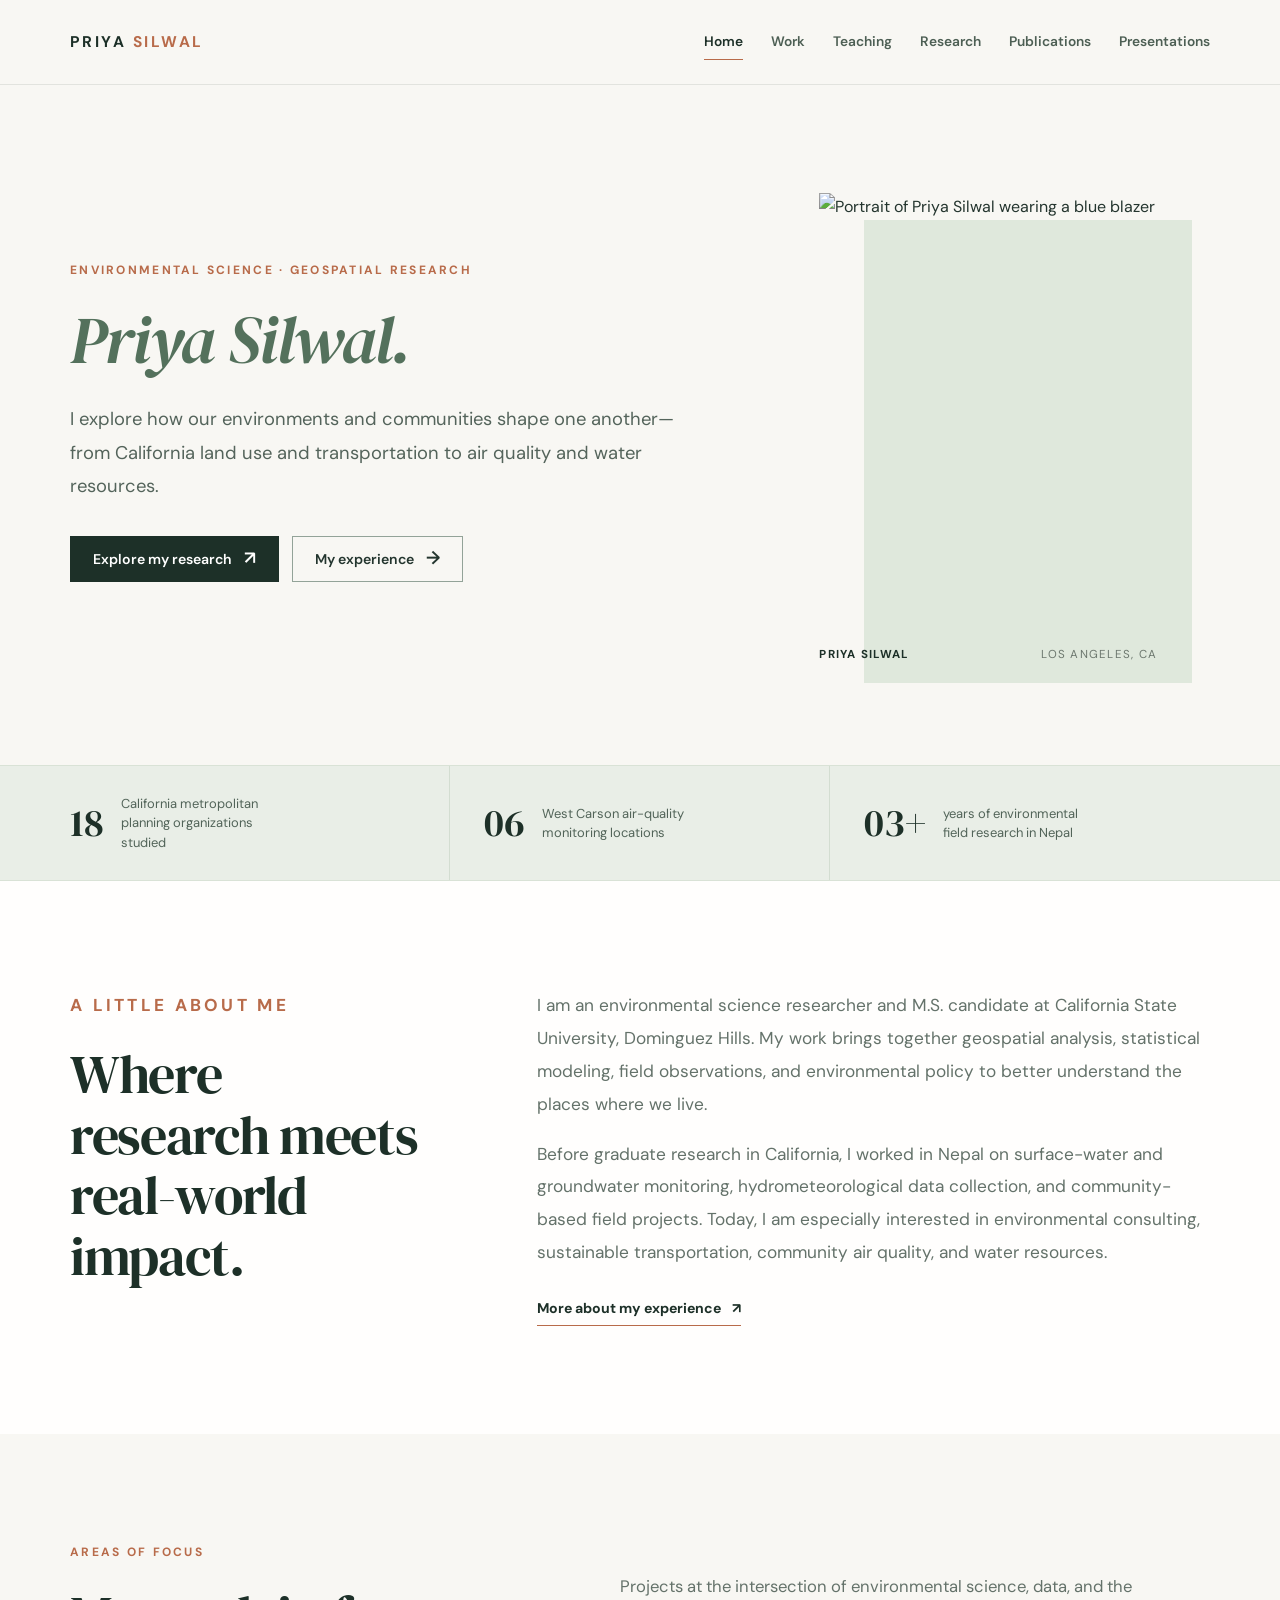
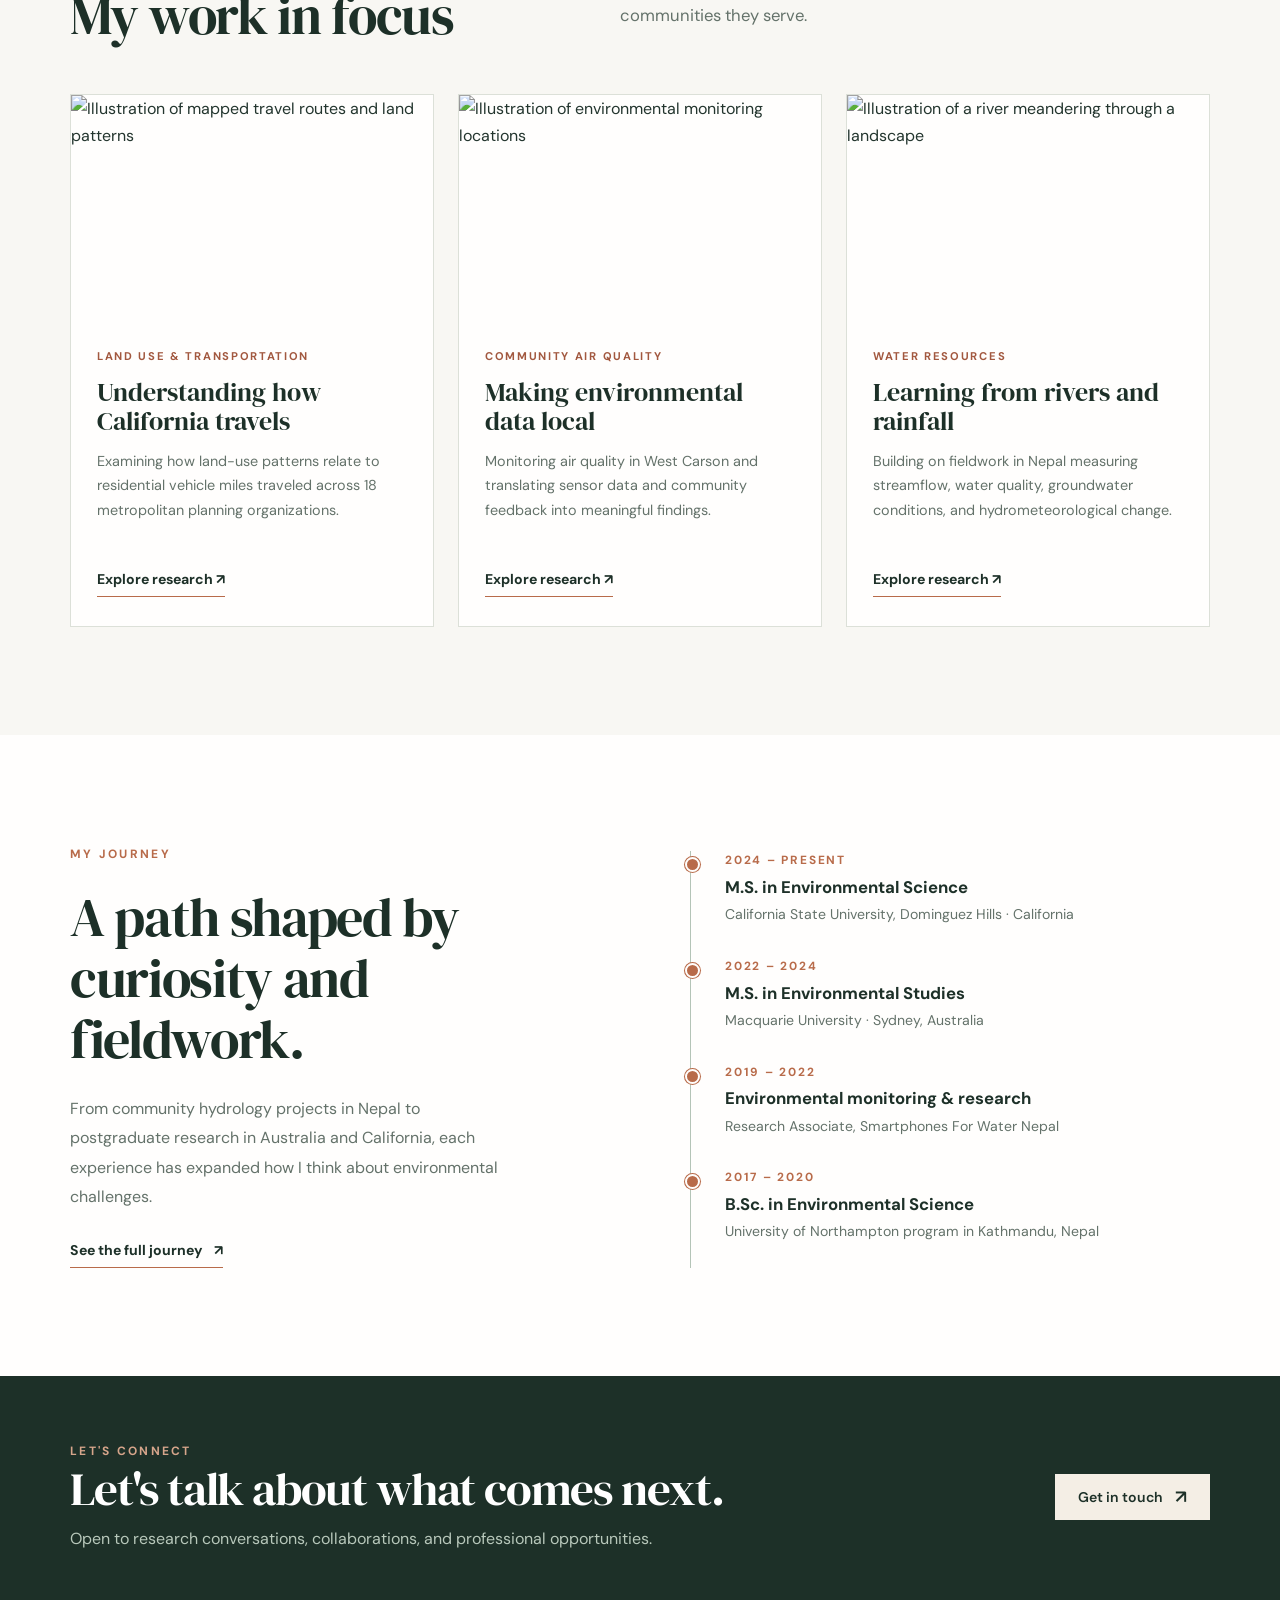
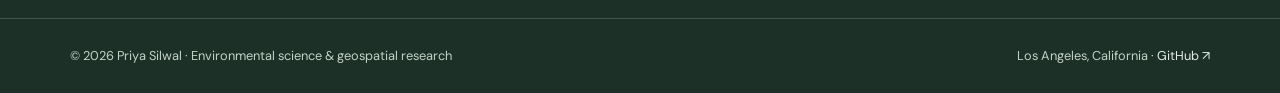
==== index.html @ 30f4ddb8 "Update index.html" ====
<!DOCTYPE html>
<html lang="en">

<head>
    <!-- Basic Settings -->
    <meta charset="utf-8">
    <meta name="viewport" content="width=device-width, initial-scale=1">
    <meta name="theme-color" content="#f8f7f3">

    <meta
        name="description"
        content="Priya Silwal is an environmental science researcher working on land use, transportation, air quality and water resources."
    >

    <title>Home | Priya Silwal</title>

    <!-- Favicon -->
    <link
        rel="icon"
        href="assets/favicon.svg"
        type="image/svg+xml"
    >

    <!-- Main Stylesheet -->
    <link rel="stylesheet" href="styles.css">
</head>

<body>

    <!-- =========================================
         SKIP NAVIGATION
    ========================================= -->

    <a class="skip" href="#content">
        Skip to content
    </a>


    <!-- =========================================
         HEADER & NAVIGATION
    ========================================= -->

    <header class="site-header">

        <div class="wrap nav-row">

            <!-- Website Name -->
            <a class="wordmark" href="index.html">
                Priya <span>Silwal</span>
            </a>

            <!-- Mobile Menu -->
            <button
                class="menu-toggle"
                type="button"
                aria-expanded="false"
                aria-controls="main-nav"
            >
                Menu ☰
            </button>

            <!-- Navigation Links -->
            <nav
                class="nav-links"
                id="main-nav"
                aria-label="Main navigation"
            >
                <a href="index.html" aria-current="page">
                    Home
                </a>

                <a href="work.html">
                    Work
                </a>

                <a href="teaching.html">
                    Teaching
                </a>

                <a href="research.html">
                    Research
                </a>

                <a href="publications.html">
                    Publications
                </a>

                <a href="presentations.html">
                    Presentations
                </a>
            </nav>

        </div>

    </header>


    <!-- =========================================
         MAIN CONTENT
    ========================================= -->

    <main id="content">


        <!-- =====================================
             SECTION 1: HERO / INTRODUCTION
        ===================================== -->

        <section
            class="wrap hero"
            aria-label="Introduction"
        >

            <!-- Introduction Text -->
            <div class="hero-text">

                <p class="eyebrow">
                    ENVIRONMENTAL SCIENCE · GEOSPATIAL RESEARCH
                </p>

                <h1>
                    <em>Priya Silwal.</em>
                </h1>

                <p class="lead">
                    I explore how our environments and communities
                    shape one another—from California land use and
                    transportation to air quality and water resources.
                </p>

                <!-- Main Buttons -->
                <div class="btnrow">

                    <a class="button" href="research.html">
                        Explore my research
                        <span class="arrow">↗</span>
                    </a>

                    <a class="button secondary" href="work.html">
                        My experience
                        <span class="arrow">→</span>
                    </a>

                </div>

            </div>


            <!-- Profile Photograph -->
            <div class="hero-photo">

                <img
                    src="assets/priya-headshot.jpg"
                    alt="Portrait of Priya Silwal wearing a blue blazer"
                    width="325"
                    height="431"
                >

                <div class="photo-caption">

                    <span>Priya Silwal</span>
                    <span>Los Angeles, CA</span>

                </div>

            </div>

        </section>


        <!-- =====================================
             SECTION 2: QUICK FACTS
        ===================================== -->

        <section class="quickfacts">

            <div class="wrap facts-grid">

                <!-- Fact 1 -->
                <div class="fact">

                    <strong>18</strong>

                    <span>
                        California metropolitan planning
                        organizations studied
                    </span>

                </div>

                <!-- Fact 2 -->
                <div class="fact">

                    <strong>06</strong>

                    <span>
                        West Carson air-quality
                        monitoring locations
                    </span>

                </div>

                <!-- Fact 3 -->
                <div class="fact">

                    <strong>03+</strong>

                    <span>
                        years of environmental field
                        research in Nepal
                    </span>

                </div>

            </div>

        </section>


        <!-- =====================================
             SECTION 3: ABOUT ME
        ===================================== -->

        <section class="section alt">

            <div class="wrap about-grid">

                <!-- Section Heading -->
                <div>

                    <p class="eyebrow">
                        A LITTLE ABOUT ME
                    </p>

                    <h2>
                        Where research meets
                        real-world impact.
                    </h2>

                </div>


                <!-- About Description -->
                <div>

                    <p>
                        I am an environmental science researcher and
                        M.S. candidate at California State University,
                        Dominguez Hills. My work brings together
                        geospatial analysis, statistical modeling,
                        field observations, and environmental policy
                        to better understand the places where we live.
                    </p>

                    <p>
                        Before graduate research in California, I worked
                        in Nepal on surface-water and groundwater
                        monitoring, hydrometeorological data collection,
                        and community-based field projects. Today, I am
                        especially interested in environmental consulting,
                        sustainable transportation, community air quality,
                        and water resources.
                    </p>

                    <a class="text-link" href="work.html">
                        More about my experience
                        <span>↗</span>
                    </a>

                </div>

            </div>

        </section>


        <!-- =====================================
             SECTION 4: RESEARCH AREAS
        ===================================== -->

        <section class="section">

            <div class="wrap">


                <!-- Research Section Heading -->
                <div class="section-head">

                    <div>

                        <p class="eyebrow">
                            AREAS OF FOCUS
                        </p>

                        <h2>
                            My work in focus
                        </h2>

                    </div>

                    <p class="section-sub">
                        Projects at the intersection of environmental
                        science, data, and the communities they serve.
                    </p>

                </div>


                <!-- Research Projects -->
                <div class="project-grid">


                    <!-- PROJECT 1: LAND USE -->
                    <a
                        class="project"
                        href="research.html#landuse"
                    >

                        <div class="project-visual">

                            <img
                                src="assets/land-use.svg"
                                alt="Illustration of mapped travel routes and land patterns"
                            >

                        </div>

                        <div class="project-info">

                            <span class="tag">
                                LAND USE &amp; TRANSPORTATION
                            </span>

                            <h3>
                                Understanding how California travels
                            </h3>

                            <p>
                                Examining how land-use patterns relate
                                to residential vehicle miles traveled
                                across 18 metropolitan planning
                                organizations.
                            </p>

                            <span class="text-link">
                                Explore research ↗
                            </span>

                        </div>

                    </a>


                    <!-- PROJECT 2: AIR QUALITY -->
                    <a
                        class="project"
                        href="research.html#air"
                    >

                        <div class="project-visual">

                            <img
                                src="assets/air-quality.svg"
                                alt="Illustration of environmental monitoring locations"
                            >

                        </div>

                        <div class="project-info">

                            <span class="tag">
                                COMMUNITY AIR QUALITY
                            </span>

                            <h3>
                                Making environmental data local
                            </h3>

                            <p>
                                Monitoring air quality in West Carson
                                and translating sensor data and
                                community feedback into meaningful findings.
                            </p>

                            <span class="text-link">
                                Explore research ↗
                            </span>

                        </div>

                    </a>


                    <!-- PROJECT 3: WATER RESOURCES -->
                    <a
                        class="project"
                        href="research.html#water"
                    >

                        <div class="project-visual">

                            <img
                                src="assets/water-resources.svg"
                                alt="Illustration of a river meandering through a landscape"
                            >

                        </div>

                        <div class="project-info">

                            <span class="tag">
                                WATER RESOURCES
                            </span>

                            <h3>
                                Learning from rivers and rainfall
                            </h3>

                            <p>
                                Building on fieldwork in Nepal measuring
                                streamflow, water quality, groundwater
                                conditions, and hydrometeorological change.
                            </p>

                            <span class="text-link">
                                Explore research ↗
                            </span>

                        </div>

                    </a>

                </div>

            </div>

        </section>


        <!-- =====================================
             SECTION 5: EDUCATION & JOURNEY
        ===================================== -->

        <section class="section alt">

            <div class="wrap journey">


                <!-- Journey Introduction -->
                <div class="journey-intro">

                    <p class="eyebrow">
                        MY JOURNEY
                    </p>

                    <h2>
                        A path shaped by curiosity and fieldwork.
                    </h2>

                    <p>
                        From community hydrology projects in Nepal
                        to postgraduate research in Australia and
                        California, each experience has expanded
                        how I think about environmental challenges.
                    </p>

                    <a class="text-link" href="work.html">
                        See the full journey
                        <span>↗</span>
                    </a>

                </div>


                <!-- Education and Work Timeline -->
                <div class="timeline">


                    <!-- Timeline Entry 1 -->
                    <div class="timeline-item">

                        <p class="date">
                            2024 – Present
                        </p>

                        <h3>
                            M.S. in Environmental Science
                        </h3>

                        <p>
                            California State University,
                            Dominguez Hills · California
                        </p>

                    </div>


                    <!-- Timeline Entry 2 -->
                    <div class="timeline-item">

                        <p class="date">
                            2022 – 2024
                        </p>

                        <h3>
                            M.S. in Environmental Studies
                        </h3>

                        <p>
                            Macquarie University ·
                            Sydney, Australia
                        </p>

                    </div>


                    <!-- Timeline Entry 3 -->
                    <div class="timeline-item">

                        <p class="date">
                            2019 – 2022
                        </p>

                        <h3>
                            Environmental monitoring &amp; research
                        </h3>

                        <p>
                            Research Associate,
                            Smartphones For Water Nepal
                        </p>

                    </div>


                    <!-- Timeline Entry 4 -->
                    <div class="timeline-item">

                        <p class="date">
                            2017 – 2020
                        </p>

                        <h3>
                            B.Sc. in Environmental Science
                        </h3>

                        <p>
                            University of Northampton program
                            in Kathmandu, Nepal
                        </p>

                    </div>

                </div>

            </div>

        </section>

    </main>


    <!-- =========================================
         SECTION 6: CONTACT
    ========================================= -->

    <section
        class="contact-banner"
        id="contact"
    >

        <div class="wrap contact-inner">

            <!-- Contact Information -->
            <div>

                <p
                    class="eyebrow"
                    style="color: #d6a58b;"
                >
                    LET'S CONNECT
                </p>

                <h2>
                    Let's talk about what comes next.
                </h2>

                <p>
                    Open to research conversations,
                    collaborations, and professional opportunities.
                </p>

            </div>


            <!-- Email Button -->
            <a
                class="button"
                href="mailto:psilwal1@toromail.csudh.edu"
            >
                Get in touch
                <span class="arrow">↗</span>
            </a>

        </div>

    </section>


    <!-- =========================================
         FOOTER
    ========================================= -->

    <footer class="site-footer">

        <div class="wrap footer-row">

            <!-- Copyright -->
            <span>
                © <span data-year>2026</span> Priya Silwal
                · Environmental science &amp; geospatial research
            </span>


            <!-- Location and GitHub -->
            <span>

                Los Angeles, California ·

                <a
                    href="https://github.com/priyasilwal"
                    target="_blank"
                    rel="noopener noreferrer"
                >
                    GitHub ↗
                </a>

            </span>

        </div>

    </footer>


    <!-- =========================================
         JAVASCRIPT
    ========================================= -->

    <script src="script.js" defer></script>

</body>

</html>
---- styles.css ----
@import url('https://fonts.googleapis.com/css2?family=DM+Sans:wght@400;500;600;700&family=DM+Serif+Display:ital@0;1&display=swap');
:root { --bg:#f8f7f3;--paper:#fffefd;--ink:#23352e;--dark:#1d3028;--muted:#64726a;--line:#dce0d8;--accent:#b86b4a;--sage:#dfe8dc;--sage2:#eaf0e9;--sand:#eee8dc;--max:1140px; }
* {box-sizing:border-box}html {scroll-behavior:smooth}body {margin:0;background:var(--bg);color:var(--ink);font-family:'DM Sans',Arial,sans-serif;font-size:16px;line-height:1.72;-webkit-font-smoothing:antialiased}a {color:inherit;text-decoration:none}a:hover{color:var(--accent)} img{max-width:100%;display:block}h1,h2,h3,p{margin-top:0}h1,h2,h3{line-height:1.13} h1,h2,.serif{font-family:'DM Serif Display',Georgia,serif;font-weight:400;letter-spacing:-.025em}p{color:var(--muted)} button{font:inherit} :focus-visible{outline:3px solid var(--accent);outline-offset:5px} .wrap{width:min(calc(100% - 80px),var(--max));margin-inline:auto} .skip{position:absolute;transform:translateY(-160%);background:white;padding:10px;z-index:99}.skip:focus{transform:none}
.site-header{position:sticky;top:0;z-index:80;background:rgba(248,247,243,.96);backdrop-filter:blur(18px);border-bottom:1px solid rgba(35,53,46,.10)} .nav-row{min-height:84px;display:flex;align-items:center;justify-content:space-between;gap:24px} .wordmark{font-weight:700;text-transform:uppercase;letter-spacing:.16em;font-size:.97rem;color:var(--dark);white-space:nowrap}.wordmark span{color:var(--accent)} .nav-links{display:flex;align-items:center;gap:28px}.nav-links a{font-size:.86rem;color:#4d5f54;font-weight:600;white-space:nowrap;position:relative;padding:13px 0}.nav-links a:after{content:'';position:absolute;bottom:7px;left:0;right:100%;height:1px;background:var(--accent);transition:right .22s}.nav-links a:hover:after,.nav-links a[aria-current='page']:after{right:0}.nav-links a[aria-current='page']{color:var(--dark)}.menu-toggle{display:none;align-items:center;gap:8px;border:1px solid var(--line);padding:8px 13px;background:transparent;color:var(--dark);border-radius:4px;cursor:pointer}
.eyebrow{font-size:.75rem;text-transform:uppercase;letter-spacing:.19em;font-weight:700;color:var(--accent);margin-bottom:22px}.hero{display:grid;grid-template-columns:minmax(0,1.18fr) minmax(280px,.82fr);align-items:center;gap:100px;min-height:626px;padding-block:92px 100px}.hero h1{font-size:clamp(3.35rem,5.15vw,5.7rem);max-width:730px;color:var(--dark);margin-bottom:26px}.hero h1 em{font-style:italic;color:#54715c}.lead{font-size:1.15rem;line-height:1.82;max-width:605px;color:#54645b}.hero-text .lead{margin-bottom:32px}.btnrow{display:flex;flex-wrap:wrap;gap:13px;margin-top:25px}.button{display:inline-flex;gap:12px;align-items:center;justify-content:center;min-height:46px;padding:10px 22px;border:1px solid var(--dark);background:var(--dark);color:#fff;font-weight:600;font-size:.88rem;transition:all .2s}.button:hover{background:var(--accent);border-color:var(--accent);color:white;transform:translateY(-2px)}.button.secondary{background:transparent;color:var(--ink);border-color:#93a398}.button.secondary:hover{color:white;background:var(--dark);border-color:var(--dark)}.arrow{font-size:1.15rem;line-height:1}.hero-photo{position:relative;max-width:355px;justify-self:center;width:100%;padding:16px 17px 0 0}.hero-photo:before{content:'';position:absolute;inset:43px -18px -18px 45px;background:var(--sage);z-index:-1}.hero-photo img{width:100%;aspect-ratio:4/5;object-fit:cover;object-position:center 27%;filter:saturate(.94)}.photo-caption{padding-top:21px;display:flex;justify-content:space-between;align-items:center;gap:15px;color:#6c776e;font-size:.72rem;letter-spacing:.11em;text-transform:uppercase}.photo-caption span:first-child{color:var(--dark);font-weight:700}
.quickfacts{background:#e9eee7;border-block:1px solid #d9e2d6}.facts-grid{display:grid;grid-template-columns:repeat(3,1fr)}.fact{padding:28px 34px;border-right:1px solid #d3ddd1;display:flex;gap:17px;align-items:center}.fact:first-child{padding-left:0}.fact:last-child{border-right:none}.fact strong{font-family:'DM Serif Display',Georgia,serif;font-size:2.45rem;font-weight:400;line-height:1;color:var(--dark)}.fact span{font-size:.81rem;line-height:1.5;color:#526459;max-width:155px}
.section{padding-block:108px}.section.smaller{padding-block:76px}.section.alt{background:var(--paper)}.section-head{display:flex;justify-content:space-between;align-items:end;gap:25px;margin-bottom:48px}.section h2{font-size:clamp(2.55rem,4.2vw,4.2rem);color:var(--dark);margin-bottom:0}.section-sub{max-width:590px;font-size:1.04rem}.about-grid{display:grid;grid-template-columns:.7fr 1.3fr;gap:105px;align-items:start}.about-grid h2{max-width:360px}.about-grid p{font-size:1.08rem;line-height:1.9}.text-link{display:inline-flex;gap:11px;align-items:center;color:var(--dark);font-size:.88rem;font-weight:700;border-bottom:1px solid var(--accent);padding-bottom:5px;margin-top:10px}.text-link:hover{gap:15px}.project-grid{display:grid;grid-template-columns:repeat(3,minmax(0,1fr));gap:24px}.project{background:var(--paper);border:1px solid var(--line);transition:transform .2s,box-shadow .2s}.project:hover{transform:translateY(-5px);box-shadow:0 15px 40px rgba(30,54,42,.07)}.project-visual{height:220px;overflow:hidden;position:relative}.project-visual img{height:100%;width:100%;object-fit:cover}.project-info{padding:26px 26px 29px}.project-info h3{font-family:'DM Serif Display',Georgia,serif;font-size:1.62rem;font-weight:400;color:var(--dark);margin-bottom:12px}.project-info p{font-size:.9rem;min-height:94px;line-height:1.7}.tag{display:inline-block;color:#a2583f;font-size:.70rem;letter-spacing:.15em;text-transform:uppercase;font-weight:700;margin-bottom:12px}
.journey{display:grid;grid-template-columns:1fr 1fr;gap:70px}.journey-intro h2{margin-bottom:24px}.journey-intro p{max-width:450px;line-height:1.85}.timeline{position:relative;border-left:1px solid #b4c4b7;margin:8px 0 0 15px;padding-left:34px}.timeline-item{position:relative;padding-bottom:31px}.timeline-item:last-child{padding-bottom:0}.timeline-item:before{content:'';position:absolute;width:11px;height:11px;left:-40px;top:6px;border:2px solid var(--paper);border-radius:50%;background:var(--accent);box-shadow:0 0 0 1px var(--accent)}.timeline .date{font-size:.74rem;text-transform:uppercase;letter-spacing:.15em;color:var(--accent);font-weight:700;margin-bottom:5px}.timeline h3{font-size:1.05rem;color:var(--dark);font-weight:700;line-height:1.5;margin-bottom:3px}.timeline p{font-size:.88rem;line-height:1.6;margin:0}.contact-banner{background:var(--dark);color:white;padding:65px 0}.contact-inner{display:flex;align-items:center;justify-content:space-between;gap:40px}.contact-banner h2{color:white;font-size:clamp(2.25rem,3.7vw,3.8rem);margin-bottom:10px}.contact-banner p{color:#b8c8bb;margin:0}.contact-banner .button{background:#f4eee5;color:var(--dark);border-color:#f4eee5}.contact-banner .button:hover{background:#d8e6d7}.site-footer{background:var(--dark);border-top:1px solid #425649;color:#c4d2c6;padding:26px 0}.footer-row{display:flex;justify-content:space-between;align-items:center;gap:12px;font-size:.8rem}.footer-row a{color:#e5ede6}
.page-head{padding:95px 0 75px;border-bottom:1px solid var(--line)}.page-head h1{font-size:clamp(3.8rem,6vw,6rem);color:var(--dark);margin:0 0 18px}.page-head .lead{max-width:760px;margin:0}.page-body{padding:78px 0 115px}.page-section{margin-bottom:85px}.page-section:last-child{margin-bottom:0}.page-section h2{font-size:clamp(2.2rem,3.1vw,3rem);margin-bottom:30px}.entry{display:grid;grid-template-columns:230px 1fr;gap:55px;padding:34px 0;border-top:1px solid var(--line)}.entry:last-child{border-bottom:1px solid var(--line)}.entry .period{font-size:.80rem;letter-spacing:.09em;color:var(--accent);font-weight:700;text-transform:uppercase;padding-top:4px}.entry h3{font-size:1.35rem;color:var(--dark);font-weight:700;margin-bottom:6px}.entry .org{font-size:.92rem;color:#5c715f;font-weight:700;margin-bottom:13px}.entry p{font-size:.95rem;max-width:760px;line-height:1.75}.entry ul,.publication ul{color:var(--muted);padding-left:19px;margin:8px 0}.entry li{padding-bottom:8px}.note{background:var(--sage2);padding:26px 29px;border-left:3px solid var(--accent);max-width:850px;color:var(--ink)}.two-columns{display:grid;grid-template-columns:1fr 1fr;gap:60px}.pill-list{display:flex;gap:10px;flex-wrap:wrap;margin-top:17px}.pill{display:inline-block;font-size:.78rem;font-weight:600;color:#47584d;background:#e7eee6;padding:7px 12px}.research-feature{display:grid;grid-template-columns:1fr .75fr;align-items:center;gap:60px;margin:10px 0 75px}.research-feature h2{margin-bottom:20px}.research-feature p{font-size:1.02rem}.research-feature img{width:100%;height:330px;object-fit:cover}.research-block{border-top:1px solid var(--line);padding:35px 0;display:grid;grid-template-columns:1fr 2fr;gap:55px}.research-block h3{font-size:1.3rem;color:var(--dark);margin-bottom:10px}.research-block p{margin-bottom:0}.publication{display:grid;grid-template-columns:55px 1fr;gap:18px;border-top:1px solid var(--line);padding:30px 0}.publication:last-child{border-bottom:1px solid var(--line)}.pub-number{font-family:'DM Serif Display',Georgia,serif;color:var(--accent);font-size:1.55rem;line-height:1.25}.publication h3{font-size:1.19rem;line-height:1.55;color:var(--dark);font-weight:700;margin-bottom:10px}.publication p{margin-bottom:6px;font-size:.93rem;line-height:1.7}.publication .venue{font-style:italic;color:#698070}.meta-line{display:flex;flex-wrap:wrap;gap:12px;color:#6a8072;font-size:.84rem;letter-spacing:.025em}.awards-list{list-style:none;margin:0;padding:0}.awards-list li{border-top:1px solid var(--line);padding:19px 0;color:var(--ink)}.award-year{display:inline-block;font-size:.8rem;font-weight:700;color:var(--accent);margin-right:16px;min-width:45px}.education-list .entry{grid-template-columns:160px 1fr}.narrow{max-width:850px}.small-muted{font-size:.85rem;color:#7a897e}.contact-section a{color:var(--accent);text-decoration:underline;text-underline-offset:4px}
@media(max-width:1000px){.nav-links{gap:15px}.nav-links a{font-size:.79rem}.hero{gap:50px}.project-visual{height:175px}.project-info{padding:22px}.project-info p{min-height:0}}@media(max-width:760px){.wrap{width:min(calc(100% - 36px),var(--max))}.nav-row{min-height:72px}.menu-toggle{display:flex}.nav-links{display:none;position:absolute;top:72px;left:0;right:0;background:var(--bg);border-bottom:1px solid var(--line);padding:14px 19px 20px;box-shadow:0 20px 24px rgba(20,40,20,.06)}.nav-links.open{display:flex;flex-direction:column;align-items:stretch;gap:0}.nav-links a{display:block;padding:11px 5px;font-size:.97rem}.nav-links a:after{bottom:6px}.hero{grid-template-columns:1fr;gap:44px;padding:65px 0 80px;min-height:auto}.hero h1{font-size:clamp(3.35rem,12vw,4.75rem)}.hero-photo{width:min(100%,290px);justify-self:start;margin-left:9px}.lead{font-size:1.03rem}.facts-grid{grid-template-columns:1fr}.fact{padding:17px 0;border-right:0;border-bottom:1px solid #d3ddd1}.fact:last-child{border-bottom:none}.fact strong{font-size:2rem;min-width:48px}.section{padding-block:73px}.section.smaller{padding-block:55px}.section-head{display:block;margin-bottom:30px}.section-sub{margin-top:10px}.about-grid,.journey,.research-feature,.research-block,.two-columns{grid-template-columns:1fr;gap:25px}.project-grid{grid-template-columns:1fr;gap:20px}.project-visual{height:225px}.journey{gap:45px}.contact-inner{align-items:start;flex-direction:column;gap:23px}.page-head{padding:62px 0 50px}.page-head h1{font-size:3.7rem}.page-body{padding:50px 0 80px}.page-section{margin-bottom:60px}.entry,.education-list .entry{grid-template-columns:1fr;gap:8px;padding:27px 0}.publication{grid-template-columns:35px 1fr;gap:9px}.research-feature img{height:240px}.footer-row{align-items:start;flex-direction:column}.photo-caption{font-size:.67rem}}@media(prefers-reduced-motion:reduce){*{scroll-behavior:auto!important;transition:none!important}}
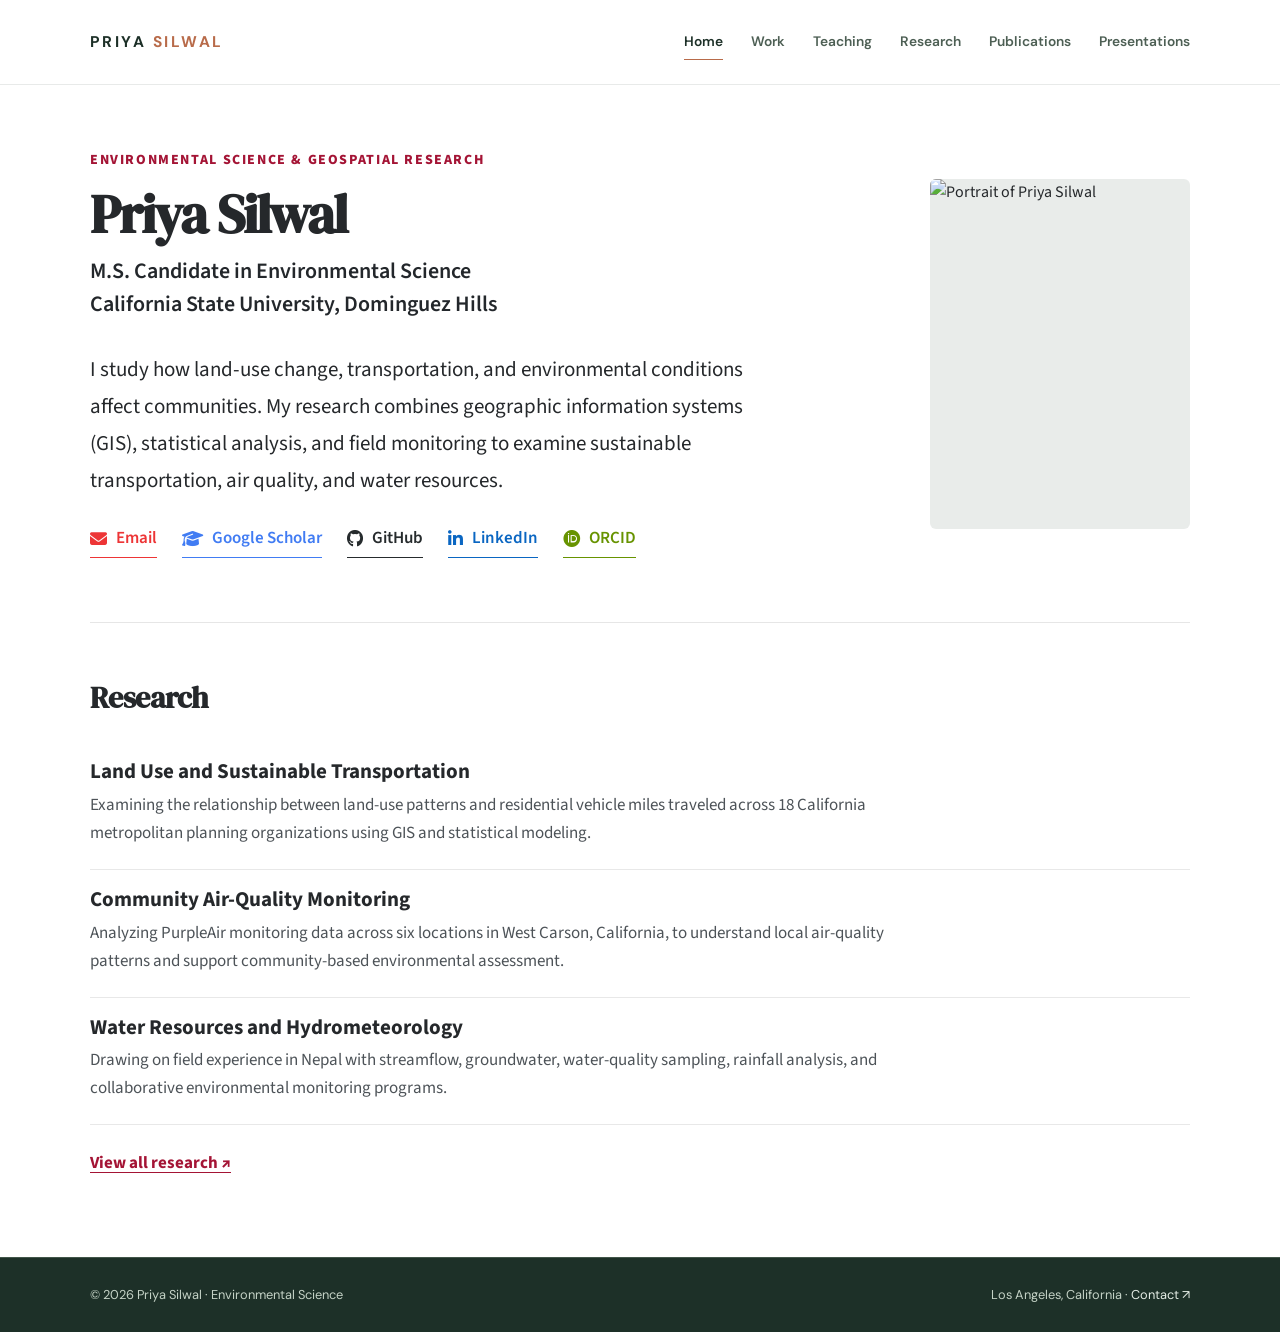
==== commit 9c74aba0: "Update index.html" ====
--- a/index.html
+++ b/index.html
@@ -1,654 +1,362 @@
-
 <!DOCTYPE html>
 <html lang="en">
-
 <head>
-    <!-- Basic Settings -->
-    <meta charset="utf-8">
-    <meta name="viewport" content="width=device-width, initial-scale=1">
-    <meta name="theme-color" content="#f8f7f3">
-
-    <meta
-        name="description"
-        content="Priya Silwal is an environmental science researcher working on land use, transportation, air quality and water resources."
-    >
-
-    <title>Home | Priya Silwal</title>
-
-    <!-- Favicon -->
-    <link
-        rel="icon"
-        href="assets/favicon.svg"
-        type="image/svg+xml"
-    >
-
-    <!-- Main Stylesheet -->
-    <link rel="stylesheet" href="styles.css">
+  <meta charset="utf-8">
+  <meta name="viewport" content="width=device-width, initial-scale=1">
+  <meta name="theme-color" content="#ffffff">
+  <meta name="description" content="Priya Silwal — environmental science researcher focused on land use, sustainable transportation, air quality, and water resources.">
+  <title>Priya Silwal | Environmental Science</title>
+
+  <!-- Keep using the existing GitHub Pages stylesheet and assets. -->
+  <link rel="icon" href="assets/favicon.svg" type="image/svg+xml">
+  <link rel="stylesheet" href="styles.css">
+  <link rel="preconnect" href="https://fonts.googleapis.com">
+  <link rel="preconnect" href="https://fonts.gstatic.com" crossorigin>
+  <link href="https://fonts.googleapis.com/css2?family=Source+Sans+3:wght@400;500;600;700;800&display=swap" rel="stylesheet">
+  <link rel="stylesheet" href="https://cdnjs.cloudflare.com/ajax/libs/font-awesome/6.7.2/css/all.min.css">
+
+  <!-- Only the homepage's introduction and research preview are restyled. -->
+  <!-- The other pages (work.html, research.html, etc.) are unchanged. -->
+  <style>
+    body.home-page {
+      background: #ffffff;
+      color: #25282b;
+    }
+
+    .home-page .site-header {
+      background: #ffffff;
+    }
+
+    .home-page .site-header .wrap,
+    .home-page .home-main .wrap,
+    .home-page .site-footer .wrap {
+      width: min(calc(100% - 48px), 1100px);
+      max-width: 1100px;
+      margin-left: auto;
+      margin-right: auto;
+    }
+
+    .home-page .home-main {
+      font-family: "Source Sans 3", Arial, sans-serif;
+    }
+
+    /* INTRODUCTION — matches the simple two-column academic layout. */
+    .home-page .profile-intro {
+      padding-top: 66px;
+      padding-bottom: 64px;
+      border-bottom: 1px solid #e6e6e6;
+    }
+
+    .home-page .profile-intro__grid {
+      display: grid;
+      grid-template-columns: minmax(0, 1fr) 260px;
+      gap: clamp(32px, 6vw, 76px);
+      align-items: center;
+    }
+
+    .home-page .profile-intro__eyebrow {
+      margin: 0 0 14px;
+      color: #a41435;
+      font-size: 14px;
+      font-weight: 800;
+      letter-spacing: 0.115em;
+      line-height: 1.4;
+      text-transform: uppercase;
+    }
+
+    .home-page .profile-intro__name {
+      margin: 0 0 12px;
+      font-size: clamp(42px, 5vw, 54px);
+      font-weight: 800;
+      line-height: 1.08;
+      letter-spacing: -0.035em;
+      color: #25282b;
+    }
+
+    .home-page .profile-intro__role {
+      margin: 0 0 30px;
+      font-size: clamp(19px, 2.1vw, 22px);
+      font-weight: 600;
+      line-height: 1.5;
+      color: #23272b;
+    }
+
+    .home-page .profile-intro__role a {
+      color: inherit;
+      text-decoration: none;
+    }
+
+    .home-page .profile-intro__role a:hover {
+      text-decoration: underline;
+      text-underline-offset: 4px;
+    }
+
+    .home-page .profile-intro__description {
+      max-width: 670px;
+      margin: 0 0 28px;
+      font-size: clamp(18px, 1.8vw, 21px);
+      font-weight: 400;
+      line-height: 1.76;
+      color: #25282b;
+    }
+
+    .home-page .profile-links {
+      display: flex;
+      gap: 16px 25px;
+      flex-wrap: wrap;
+      align-items: center;
+    }
+
+    .home-page .profile-links a,
+    .home-page .profile-links .pending-link {
+      display: inline-flex;
+      gap: 9px;
+      align-items: center;
+      padding: 0 0 6px;
+      background: none;
+      border: 0;
+      border-bottom: 1px solid currentColor;
+      border-radius: 0;
+      font-size: 17px;
+      font-weight: 600;
+      line-height: 1.4;
+      text-decoration: none;
+      box-shadow: none;
+      transition: opacity 0.2s ease;
+    }
+
+    .home-page .profile-links a:hover {
+      opacity: 0.65;
+    }
+
+    /* Link colors match the five academic/social icons in the reference. */
+    .home-page .profile-links .email { color: #ed3536; }
+    .home-page .profile-links .scholar { color: #417cf3; }
+    .home-page .profile-links .github { color: #262b2d; }
+    .home-page .profile-links .linkedin { color: #0a66c2; }
+    .home-page .profile-links .orcid { color: #679300; }
+    /* Unlinked placeholders are shown until exact personal URLs are supplied. */
+    .home-page .profile-links .pending-link { cursor: help; }
+
+
+    .home-page .profile-intro__photo {
+      width: 260px;
+      max-width: 100%;
+      justify-self: end;
+    }
+
+    .home-page .profile-intro__photo img {
+      display: block;
+      width: 100%;
+      height: 350px;
+      object-fit: cover;
+      object-position: center 25%;
+      border-radius: 6px;
+      background: #e9ecea;
+    }
+
+    /* Simple research preview below the introductory divider. */
+    .home-page .home-research {
+      padding: 56px 0 78px;
+    }
+
+    .home-page .home-research__heading {
+      margin: 0 0 26px;
+      font-size: 30px;
+      line-height: 1.25;
+      font-weight: 800;
+      letter-spacing: -0.02em;
+    }
+
+    .home-page .home-research__item {
+      padding: 18px 0 22px;
+      border-bottom: 1px solid #e8e8e8;
+    }
+
+    .home-page .home-research__item h3 {
+      margin: 0 0 7px;
+      font-size: 21px;
+      font-weight: 700;
+      color: #25282b;
+    }
+
+    .home-page .home-research__item p {
+      margin: 0;
+      max-width: 850px;
+      font-size: 17px;
+      line-height: 1.65;
+      color: #4d5358;
+    }
+
+    .home-page .home-research__more {
+      display: inline-block;
+      margin-top: 24px;
+      font-size: 17px;
+      color: #a41435;
+      font-weight: 700;
+      text-decoration: underline;
+      text-underline-offset: 4px;
+    }
+
+    @media (max-width: 800px) {
+      .home-page .profile-intro { padding: 42px 0 44px; }
+      .home-page .profile-intro__grid {
+        grid-template-columns: minmax(0, 1fr) 210px;
+        gap: 28px;
+      }
+      .home-page .profile-intro__photo { width: 210px; }
+      .home-page .profile-intro__photo img { height: 285px; }
+    }
+
+    @media (max-width: 620px) {
+      .home-page .site-header .wrap,
+      .home-page .home-main .wrap,
+      .home-page .site-footer .wrap { width: min(calc(100% - 32px), 1100px); }
+      .home-page .profile-intro__grid { grid-template-columns: 1fr; gap: 32px; }
+      .home-page .profile-intro__photo { justify-self: start; width: 230px; }
+      .home-page .profile-intro__photo img { height: 305px; }
+      .home-page .profile-intro__role { margin-bottom: 22px; }
+      .home-page .profile-intro__description { font-size: 18px; }
+      .home-page .profile-links { gap: 12px 18px; }
+      .home-page .profile-links a,
+    .home-page .profile-links .pending-link { font-size: 16px; }
+      .home-page .home-research { padding: 43px 0 56px; }
+    }
+  </style>
 </head>
 
-<body>
-
-    <!-- =========================================
-         SKIP NAVIGATION
-    ========================================= -->
-
-    <a class="skip" href="#content">
-        Skip to content
-    </a>
-
-
-    <!-- =========================================
-         HEADER & NAVIGATION
-    ========================================= -->
-
-    <header class="site-header">
-
-        <div class="wrap nav-row">
-
-            <!-- Website Name -->
-            <a class="wordmark" href="index.html">
-                Priya <span>Silwal</span>
-            </a>
-
-            <!-- Mobile Menu -->
-            <button
-                class="menu-toggle"
-                type="button"
-                aria-expanded="false"
-                aria-controls="main-nav"
-            >
-                Menu ☰
-            </button>
-
-            <!-- Navigation Links -->
-            <nav
-                class="nav-links"
-                id="main-nav"
-                aria-label="Main navigation"
-            >
-                <a href="index.html" aria-current="page">
-                    Home
-                </a>
-
-                <a href="work.html">
-                    Work
-                </a>
-
-                <a href="teaching.html">
-                    Teaching
-                </a>
-
-                <a href="research.html">
-                    Research
-                </a>
-
-                <a href="publications.html">
-                    Publications
-                </a>
-
-                <a href="presentations.html">
-                    Presentations
-                </a>
-            </nav>
-
+<body class="home-page">
+  <a class="skip" href="#content">Skip to content</a>
+
+  <!-- SITE NAVIGATION: Same destinations as your other pages. -->
+  <header class="site-header">
+    <div class="wrap nav-row">
+      <a class="wordmark" href="index.html">Priya <span>Silwal</span></a>
+      <button class="menu-toggle" type="button" aria-expanded="false" aria-controls="main-nav">Menu ☰</button>
+      <nav class="nav-links" id="main-nav" aria-label="Main navigation">
+        <a href="index.html" aria-current="page">Home</a>
+        <a href="work.html">Work</a>
+        <a href="teaching.html">Teaching</a>
+        <a href="research.html">Research</a>
+        <a href="publications.html">Publications</a>
+        <a href="presentations.html">Presentations</a>
+      </nav>
+    </div>
+  </header>
+
+  <main id="content" class="home-main">
+
+    <!-- SECTION 1: INTRODUCTION AND HEADSHOT -->
+    <section class="wrap profile-intro" aria-labelledby="profile-name">
+      <div class="profile-intro__grid">
+
+        <div class="profile-intro__text">
+          <p class="profile-intro__eyebrow">Environmental Science &amp; Geospatial Research</p>
+          <h1 class="profile-intro__name" id="profile-name">Priya Silwal</h1>
+          <p class="profile-intro__role">
+            M.S. Candidate in Environmental Science<br>
+            <a href="https://www.csudh.edu/" target="_blank" rel="noopener noreferrer">
+              California State University, Dominguez Hills
+            </a>
+          </p>
+
+          <p class="profile-intro__description">
+            I study how land-use change, transportation, and environmental conditions affect communities.
+            My research combines geographic information systems (GIS), statistical analysis, and field
+            monitoring to examine sustainable transportation, air quality, and water resources.
+          </p>
+
+          <!--
+            PROFESSIONAL LINKS
+            Email, Google Scholar, and GitHub have known destinations.
+            Replace LinkedIn/ORCID placeholders with <a> elements once you
+            have Priya's own profile URLs. Do not copy another person's ID.
+          -->
+          <div class="profile-links" aria-label="Professional profiles">
+
+            <a class="email" href="mailto:psilwal1@toromail.csudh.edu">
+              <i class="fa-solid fa-envelope" aria-hidden="true"></i>
+              <span>Email</span>
+            </a>
+
+            <a class="scholar"
+               href="https://scholar.google.com/citations?user=n-NvB8IAAAAJ"
+               target="_blank" rel="noopener noreferrer">
+              <i class="fa-solid fa-graduation-cap" aria-hidden="true"></i>
+              <span>Google Scholar</span>
+            </a>
+
+            <a class="github" href="https://github.com/priyasilwal"
+               target="_blank" rel="noopener noreferrer">
+              <i class="fa-brands fa-github" aria-hidden="true"></i>
+              <span>GitHub</span>
+            </a>
+
+            <!-- TODO: Replace this span with a real LinkedIn profile link:
+            <a class="linkedin" href="PASTE_PRIYA_LINKEDIN_URL_HERE" target="_blank" rel="noopener noreferrer">
+              <i class="fa-brands fa-linkedin-in" aria-hidden="true"></i><span>LinkedIn</span>
+            </a>
+            -->
+            <span class="linkedin pending-link"
+                  title="LinkedIn: add Priya's profile URL to activate this link">
+              <i class="fa-brands fa-linkedin-in" aria-hidden="true"></i>
+              <span>LinkedIn</span>
+            </span>
+
+            <!-- TODO: Replace this span with a real ORCID profile link:
+            <a class="orcid" href="https://orcid.org/0000-0000-0000-0000" target="_blank" rel="noopener noreferrer">
+              <i class="fa-brands fa-orcid" aria-hidden="true"></i><span>ORCID</span>
+            </a>
+            (The 0000... URL above is an example, NOT Priya's identifier.)
+            -->
+            <span class="orcid pending-link"
+                  title="ORCID: add Priya's ORCID iD to activate this link">
+              <i class="fa-brands fa-orcid" aria-hidden="true"></i>
+              <span>ORCID</span>
+            </span>
+
+          </div>
         </div>
 
-    </header>
-
-
-    <!-- =========================================
-         MAIN CONTENT
-    ========================================= -->
-
-    <main id="content">
-
-
-        <!-- =====================================
-             SECTION 1: HERO / INTRODUCTION
-        ===================================== -->
-
-        <section
-            class="wrap hero"
-            aria-label="Introduction"
-        >
-
-            <!-- Introduction Text -->
-            <div class="hero-text">
-
-                <p class="eyebrow">
-                    ENVIRONMENTAL SCIENCE · GEOSPATIAL RESEARCH
-                </p>
-
-                <h1>
-                    <em>Priya Silwal.</em>
-                </h1>
-
-                <p class="lead">
-                    I explore how our environments and communities
-                    shape one another—from California land use and
-                    transportation to air quality and water resources.
-                </p>
-
-                <!-- Main Buttons -->
-                <div class="btnrow">
-
-                    <a class="button" href="research.html">
-                        Explore my research
-                        <span class="arrow">↗</span>
-                    </a>
-
-                    <a class="button secondary" href="work.html">
-                        My experience
-                        <span class="arrow">→</span>
-                    </a>
-
-                </div>
-
-            </div>
-
-
-            <!-- Profile Photograph -->
-            <div class="hero-photo">
-
-                <img
-                    src="assets/priya-headshot.jpg"
-                    alt="Portrait of Priya Silwal wearing a blue blazer"
-                    width="325"
-                    height="431"
-                >
-
-                <div class="photo-caption">
-
-                    <span>Priya Silwal</span>
-                    <span>Los Angeles, CA</span>
-
-                </div>
-
-            </div>
-
-        </section>
-
-
-        <!-- =====================================
-             SECTION 2: QUICK FACTS
-        ===================================== -->
-
-        <section class="quickfacts">
-
-            <div class="wrap facts-grid">
-
-                <!-- Fact 1 -->
-                <div class="fact">
-
-                    <strong>18</strong>
-
-                    <span>
-                        California metropolitan planning
-                        organizations studied
-                    </span>
-
-                </div>
-
-                <!-- Fact 2 -->
-                <div class="fact">
-
-                    <strong>06</strong>
-
-                    <span>
-                        West Carson air-quality
-                        monitoring locations
-                    </span>
-
-                </div>
-
-                <!-- Fact 3 -->
-                <div class="fact">
-
-                    <strong>03+</strong>
-
-                    <span>
-                        years of environmental field
-                        research in Nepal
-                    </span>
-
-                </div>
-
-            </div>
-
-        </section>
-
-
-        <!-- =====================================
-             SECTION 3: ABOUT ME
-        ===================================== -->
-
-        <section class="section alt">
-
-            <div class="wrap about-grid">
-
-                <!-- Section Heading -->
-                <div>
-
-                    <p class="eyebrow">
-                        A LITTLE ABOUT ME
-                    </p>
-
-                    <h2>
-                        Where research meets
-                        real-world impact.
-                    </h2>
-
-                </div>
-
-
-                <!-- About Description -->
-                <div>
-
-                    <p>
-                        I am an environmental science researcher and
-                        M.S. candidate at California State University,
-                        Dominguez Hills. My work brings together
-                        geospatial analysis, statistical modeling,
-                        field observations, and environmental policy
-                        to better understand the places where we live.
-                    </p>
-
-                    <p>
-                        Before graduate research in California, I worked
-                        in Nepal on surface-water and groundwater
-                        monitoring, hydrometeorological data collection,
-                        and community-based field projects. Today, I am
-                        especially interested in environmental consulting,
-                        sustainable transportation, community air quality,
-                        and water resources.
-                    </p>
-
-                    <a class="text-link" href="work.html">
-                        More about my experience
-                        <span>↗</span>
-                    </a>
-
-                </div>
-
-            </div>
-
-        </section>
-
-
-        <!-- =====================================
-             SECTION 4: RESEARCH AREAS
-        ===================================== -->
-
-        <section class="section">
-
-            <div class="wrap">
-
-
-                <!-- Research Section Heading -->
-                <div class="section-head">
-
-                    <div>
-
-                        <p class="eyebrow">
-                            AREAS OF FOCUS
-                        </p>
-
-                        <h2>
-                            My work in focus
-                        </h2>
-
-                    </div>
-
-                    <p class="section-sub">
-                        Projects at the intersection of environmental
-                        science, data, and the communities they serve.
-                    </p>
-
-                </div>
-
-
-                <!-- Research Projects -->
-                <div class="project-grid">
-
-
-                    <!-- PROJECT 1: LAND USE -->
-                    <a
-                        class="project"
-                        href="research.html#landuse"
-                    >
-
-                        <div class="project-visual">
-
-                            <img
-                                src="assets/land-use.svg"
-                                alt="Illustration of mapped travel routes and land patterns"
-                            >
-
-                        </div>
-
-                        <div class="project-info">
-
-                            <span class="tag">
-                                LAND USE &amp; TRANSPORTATION
-                            </span>
-
-                            <h3>
-                                Understanding how California travels
-                            </h3>
-
-                            <p>
-                                Examining how land-use patterns relate
-                                to residential vehicle miles traveled
-                                across 18 metropolitan planning
-                                organizations.
-                            </p>
-
-                            <span class="text-link">
-                                Explore research ↗
-                            </span>
-
-                        </div>
-
-                    </a>
-
-
-                    <!-- PROJECT 2: AIR QUALITY -->
-                    <a
-                        class="project"
-                        href="research.html#air"
-                    >
-
-                        <div class="project-visual">
-
-                            <img
-                                src="assets/air-quality.svg"
-                                alt="Illustration of environmental monitoring locations"
-                            >
-
-                        </div>
-
-                        <div class="project-info">
-
-                            <span class="tag">
-                                COMMUNITY AIR QUALITY
-                            </span>
-
-                            <h3>
-                                Making environmental data local
-                            </h3>
-
-                            <p>
-                                Monitoring air quality in West Carson
-                                and translating sensor data and
-                                community feedback into meaningful findings.
-                            </p>
-
-                            <span class="text-link">
-                                Explore research ↗
-                            </span>
-
-                        </div>
-
-                    </a>
-
-
-                    <!-- PROJECT 3: WATER RESOURCES -->
-                    <a
-                        class="project"
-                        href="research.html#water"
-                    >
-
-                        <div class="project-visual">
-
-                            <img
-                                src="assets/water-resources.svg"
-                                alt="Illustration of a river meandering through a landscape"
-                            >
-
-                        </div>
-
-                        <div class="project-info">
-
-                            <span class="tag">
-                                WATER RESOURCES
-                            </span>
-
-                            <h3>
-                                Learning from rivers and rainfall
-                            </h3>
-
-                            <p>
-                                Building on fieldwork in Nepal measuring
-                                streamflow, water quality, groundwater
-                                conditions, and hydrometeorological change.
-                            </p>
-
-                            <span class="text-link">
-                                Explore research ↗
-                            </span>
-
-                        </div>
-
-                    </a>
-
-                </div>
-
-            </div>
-
-        </section>
-
-
-        <!-- =====================================
-             SECTION 5: EDUCATION & JOURNEY
-        ===================================== -->
-
-        <section class="section alt">
-
-            <div class="wrap journey">
-
-
-                <!-- Journey Introduction -->
-                <div class="journey-intro">
-
-                    <p class="eyebrow">
-                        MY JOURNEY
-                    </p>
-
-                    <h2>
-                        A path shaped by curiosity and fieldwork.
-                    </h2>
-
-                    <p>
-                        From community hydrology projects in Nepal
-                        to postgraduate research in Australia and
-                        California, each experience has expanded
-                        how I think about environmental challenges.
-                    </p>
-
-                    <a class="text-link" href="work.html">
-                        See the full journey
-                        <span>↗</span>
-                    </a>
-
-                </div>
-
-
-                <!-- Education and Work Timeline -->
-                <div class="timeline">
-
-
-                    <!-- Timeline Entry 1 -->
-                    <div class="timeline-item">
-
-                        <p class="date">
-                            2024 – Present
-                        </p>
-
-                        <h3>
-                            M.S. in Environmental Science
-                        </h3>
-
-                        <p>
-                            California State University,
-                            Dominguez Hills · California
-                        </p>
-
-                    </div>
-
-
-                    <!-- Timeline Entry 2 -->
-                    <div class="timeline-item">
-
-                        <p class="date">
-                            2022 – 2024
-                        </p>
-
-                        <h3>
-                            M.S. in Environmental Studies
-                        </h3>
-
-                        <p>
-                            Macquarie University ·
-                            Sydney, Australia
-                        </p>
-
-                    </div>
-
-
-                    <!-- Timeline Entry 3 -->
-                    <div class="timeline-item">
-
-                        <p class="date">
-                            2019 – 2022
-                        </p>
-
-                        <h3>
-                            Environmental monitoring &amp; research
-                        </h3>
-
-                        <p>
-                            Research Associate,
-                            Smartphones For Water Nepal
-                        </p>
-
-                    </div>
-
-
-                    <!-- Timeline Entry 4 -->
-                    <div class="timeline-item">
-
-                        <p class="date">
-                            2017 – 2020
-                        </p>
-
-                        <h3>
-                            B.Sc. in Environmental Science
-                        </h3>
-
-                        <p>
-                            University of Northampton program
-                            in Kathmandu, Nepal
-                        </p>
-
-                    </div>
-
-                </div>
-
-            </div>
-
-        </section>
-
-    </main>
-
-
-    <!-- =========================================
-         SECTION 6: CONTACT
-    ========================================= -->
-
-    <section
-        class="contact-banner"
-        id="contact"
-    >
-
-        <div class="wrap contact-inner">
-
-            <!-- Contact Information -->
-            <div>
-
-                <p
-                    class="eyebrow"
-                    style="color: #d6a58b;"
-                >
-                    LET'S CONNECT
-                </p>
-
-                <h2>
-                    Let's talk about what comes next.
-                </h2>
-
-                <p>
-                    Open to research conversations,
-                    collaborations, and professional opportunities.
-                </p>
-
-            </div>
-
-
-            <!-- Email Button -->
-            <a
-                class="button"
-                href="mailto:psilwal1@toromail.csudh.edu"
-            >
-                Get in touch
-                <span class="arrow">↗</span>
-            </a>
-
+        <!-- PHOTO: Must match the name of the image uploaded to /assets. -->
+        <div class="profile-intro__photo">
+          <img src="assets/priya-headshot.jpg" alt="Portrait of Priya Silwal" width="260" height="350">
         </div>
-
+      </div>
     </section>
 
-
-    <!-- =========================================
-         FOOTER
-    ========================================= -->
-
-    <footer class="site-footer">
-
-        <div class="wrap footer-row">
-
-            <!-- Copyright -->
-            <span>
-                © <span data-year>2026</span> Priya Silwal
-                · Environmental science &amp; geospatial research
-            </span>
-
-
-            <!-- Location and GitHub -->
-            <span>
-
-                Los Angeles, California ·
-
-                <a
-                    href="https://github.com/priyasilwal"
-                    target="_blank"
-                    rel="noopener noreferrer"
-                >
-                    GitHub ↗
-                </a>
-
-            </span>
-
-        </div>
-
-    </footer>
-
-
-    <!-- =========================================
-         JAVASCRIPT
-    ========================================= -->
-
-    <script src="script.js" defer></script>
-
+    <!-- SECTION 2: SHORT RESEARCH PREVIEW -->
+    <section class="wrap home-research" aria-labelledby="research-heading">
+      <h2 class="home-research__heading" id="research-heading">Research</h2>
+
+      <article class="home-research__item">
+        <h3>Land Use and Sustainable Transportation</h3>
+        <p>Examining the relationship between land-use patterns and residential vehicle miles traveled across 18 California metropolitan planning organizations using GIS and statistical modeling.</p>
+      </article>
+
+      <article class="home-research__item">
+        <h3>Community Air-Quality Monitoring</h3>
+        <p>Analyzing PurpleAir monitoring data across six locations in West Carson, California, to understand local air-quality patterns and support community-based environmental assessment.</p>
+      </article>
+
+      <article class="home-research__item">
+        <h3>Water Resources and Hydrometeorology</h3>
+        <p>Drawing on field experience in Nepal with streamflow, groundwater, water-quality sampling, rainfall analysis, and collaborative environmental monitoring programs.</p>
+      </article>
+
+      <a class="home-research__more" href="research.html">View all research ↗</a>
+    </section>
+  </main>
+
+  <!-- Keep the footer consistent with the other pages. -->
+  <footer class="site-footer">
+    <div class="wrap footer-row">
+      <span>© <span data-year>2026</span> Priya Silwal · Environmental Science</span>
+      <span>Los Angeles, California · <a href="mailto:psilwal1@toromail.csudh.edu">Contact ↗</a></span>
+    </div>
+  </footer>
+
+  <!-- Keeps mobile navigation and dynamic copyright year working. -->
+  <script src="script.js" defer></script>
 </body>
-
 </html>
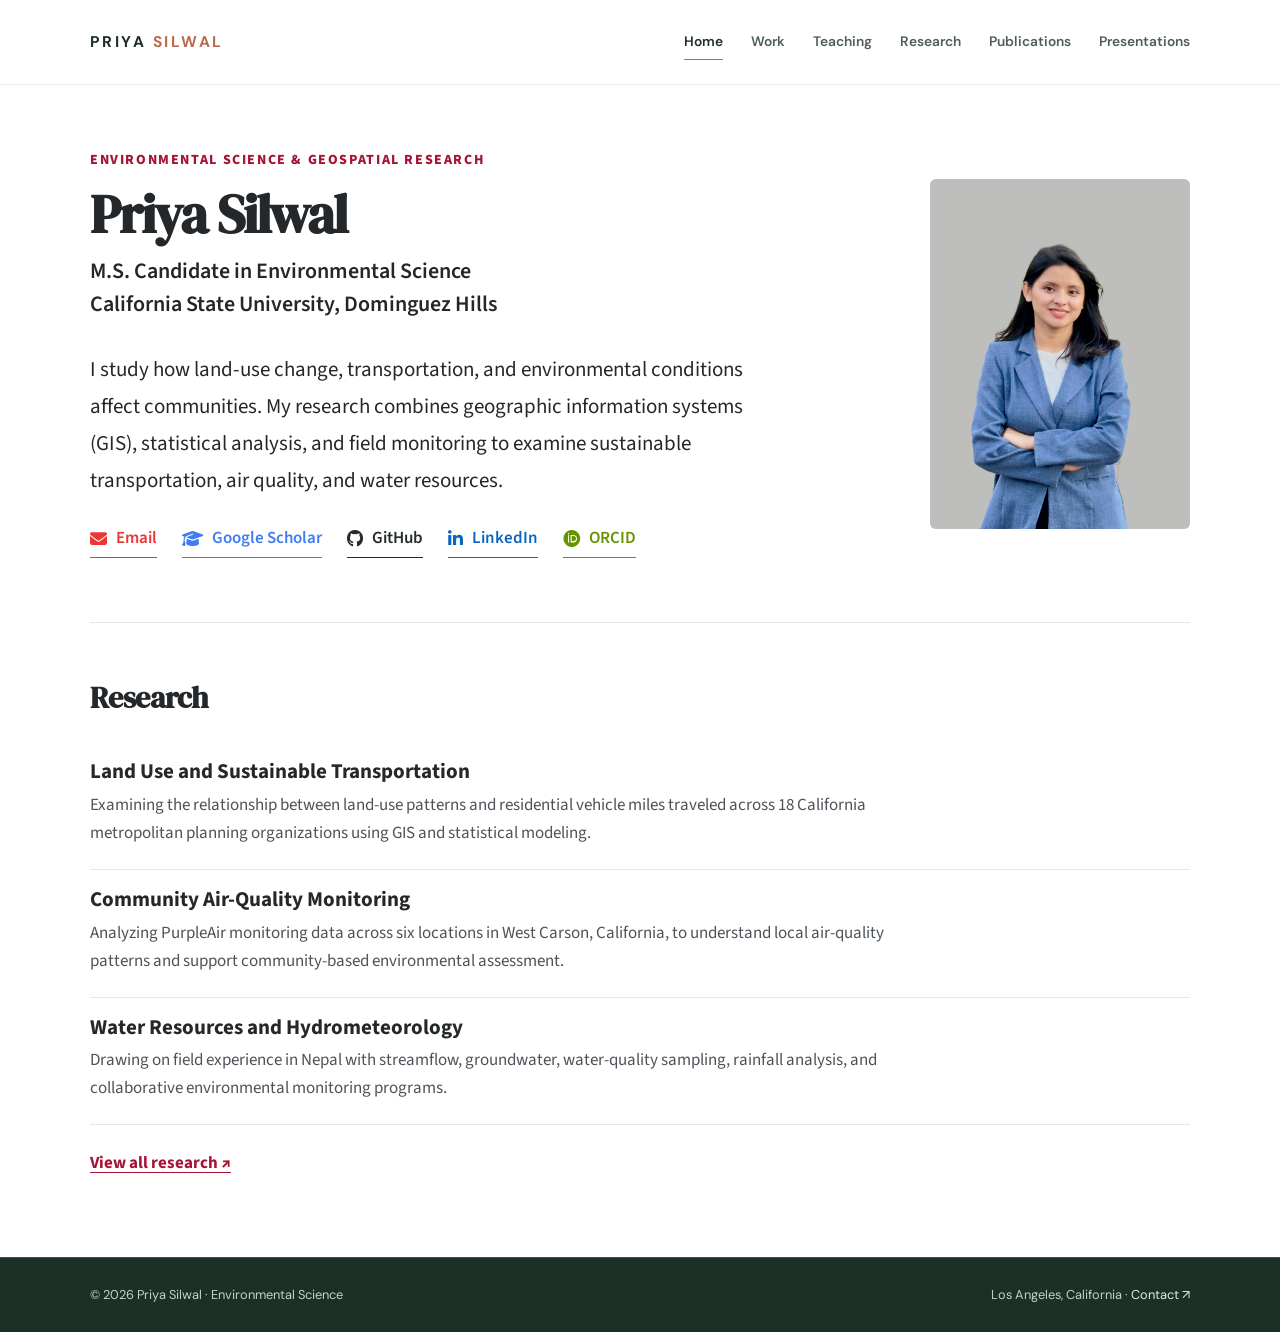
==== commit cd542e1c: "Update index.html" ====
--- a/index.html
+++ b/index.html
@@ -320,7 +320,7 @@
 
         <!-- PHOTO: Must match the name of the image uploaded to /assets. -->
         <div class="profile-intro__photo">
-          <img src="assets/priya-headshot.jpg" alt="Portrait of Priya Silwal" width="260" height="350">
+          <img src="images/priya_headshot.png" alt="Portrait of Priya Silwal" width="260" height="350">
         </div>
       </div>
     </section>
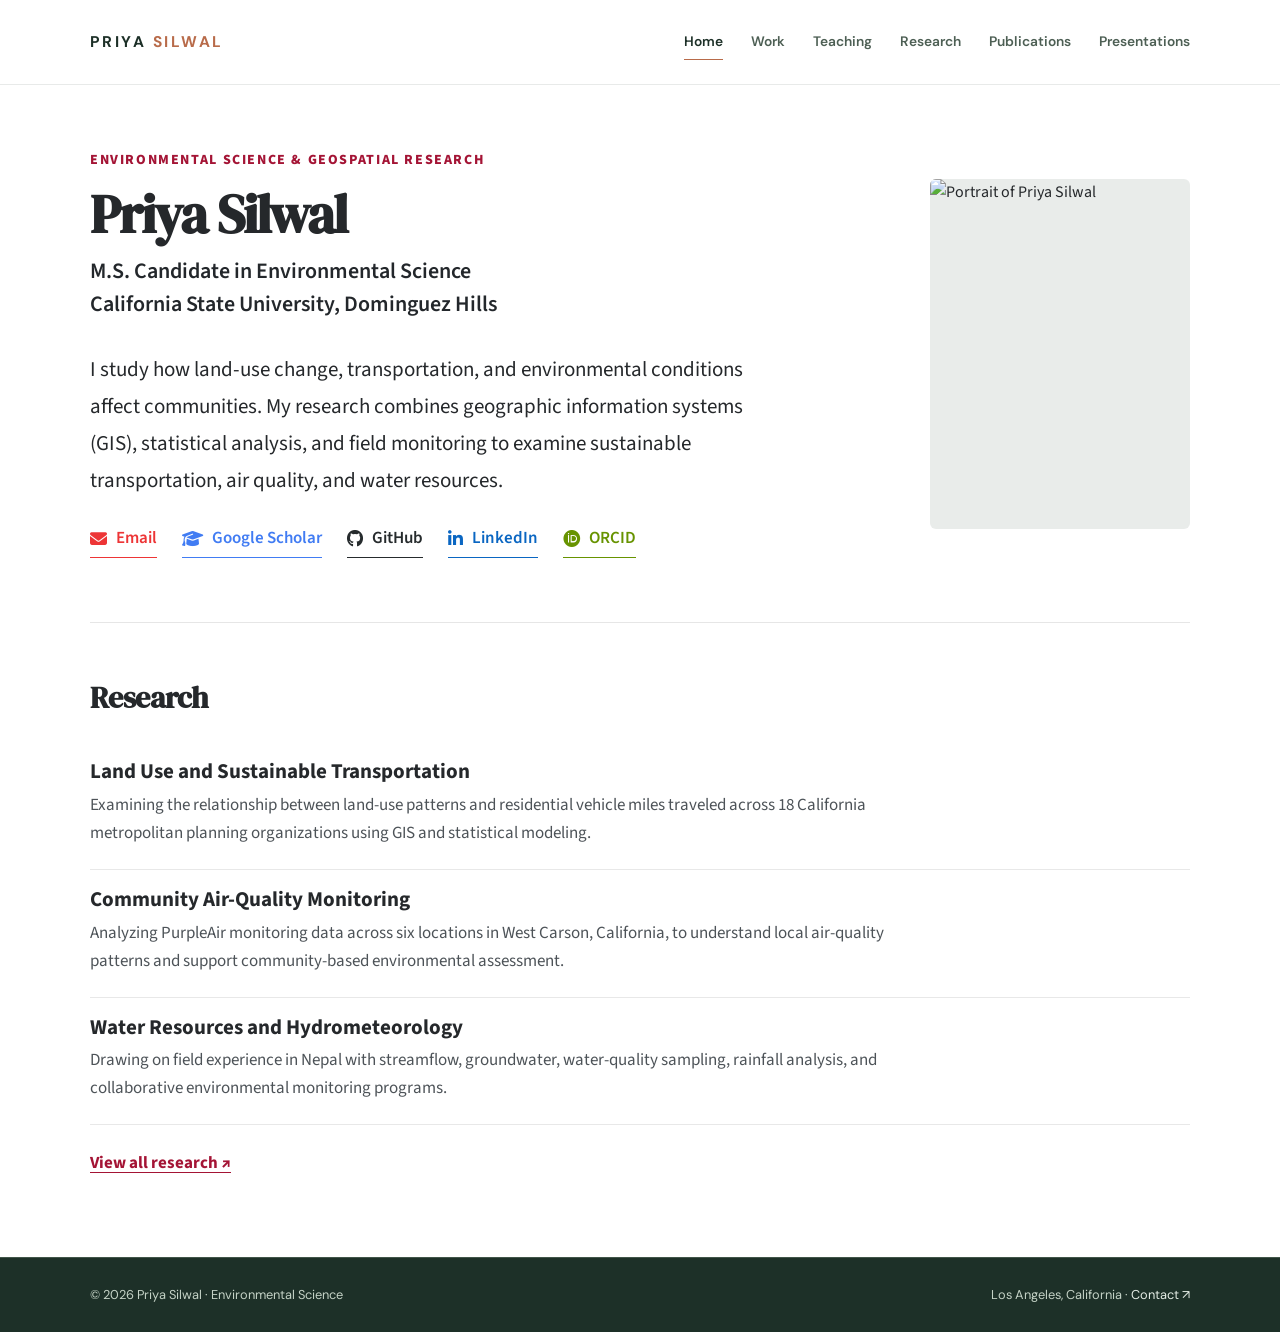
==== commit d57cba0e: "Update index.html" ====
--- a/index.html
+++ b/index.html
@@ -318,10 +318,17 @@
           </div>
         </div>
 
-        <!-- PHOTO: Must match the name of the image uploaded to /assets. -->
-        <div class="profile-intro__photo">
-          <img src="images/priya_headshot.png" alt="Portrait of Priya Silwal" width="260" height="350">
-        </div>
+       
+<!-- PROFILE HEADSHOT -->
+<div class="profile-intro__photo">
+    <img
+        src="assets/priya-headshot.jpg"
+        alt="Portrait of Priya Silwal"
+        width="260"
+        height="350"
+    >
+</div>
+
       </div>
     </section>
 
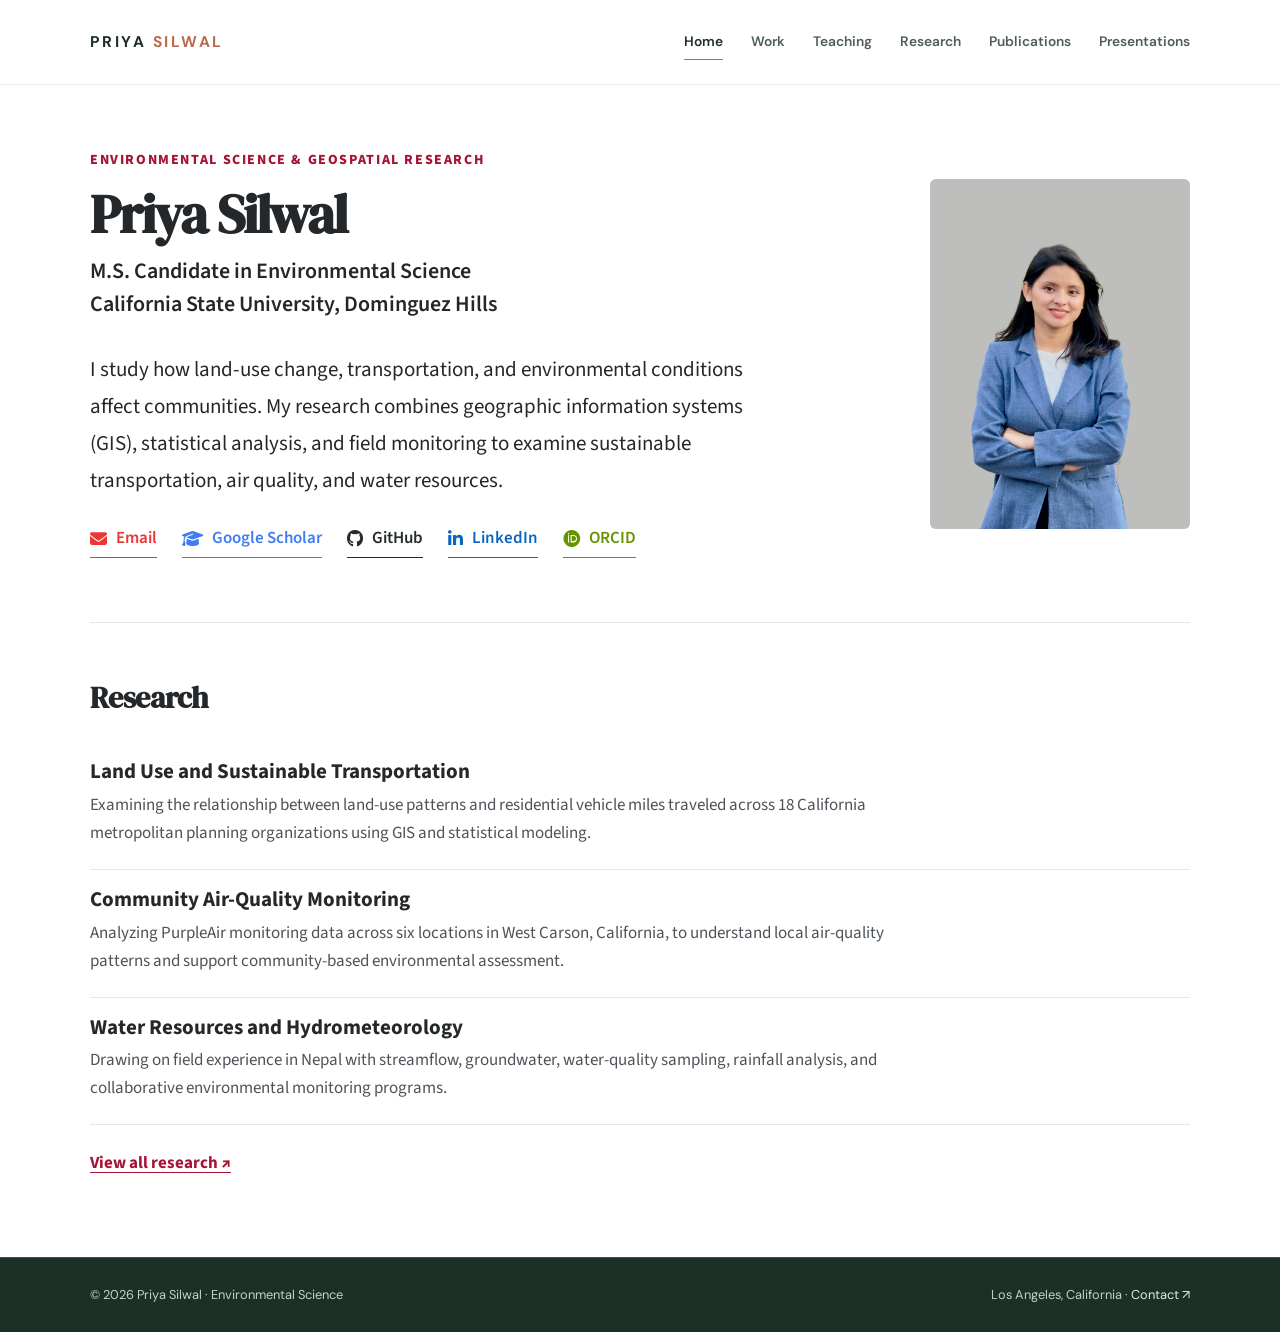
==== commit d2547ede: "Update index.html" ====
--- a/index.html
+++ b/index.html
@@ -322,7 +322,7 @@
 <!-- PROFILE HEADSHOT -->
 <div class="profile-intro__photo">
     <img
-        src="assets/priya-headshot.jpg"
+        src="images/priya_headshot.png"
         alt="Portrait of Priya Silwal"
         width="260"
         height="350"
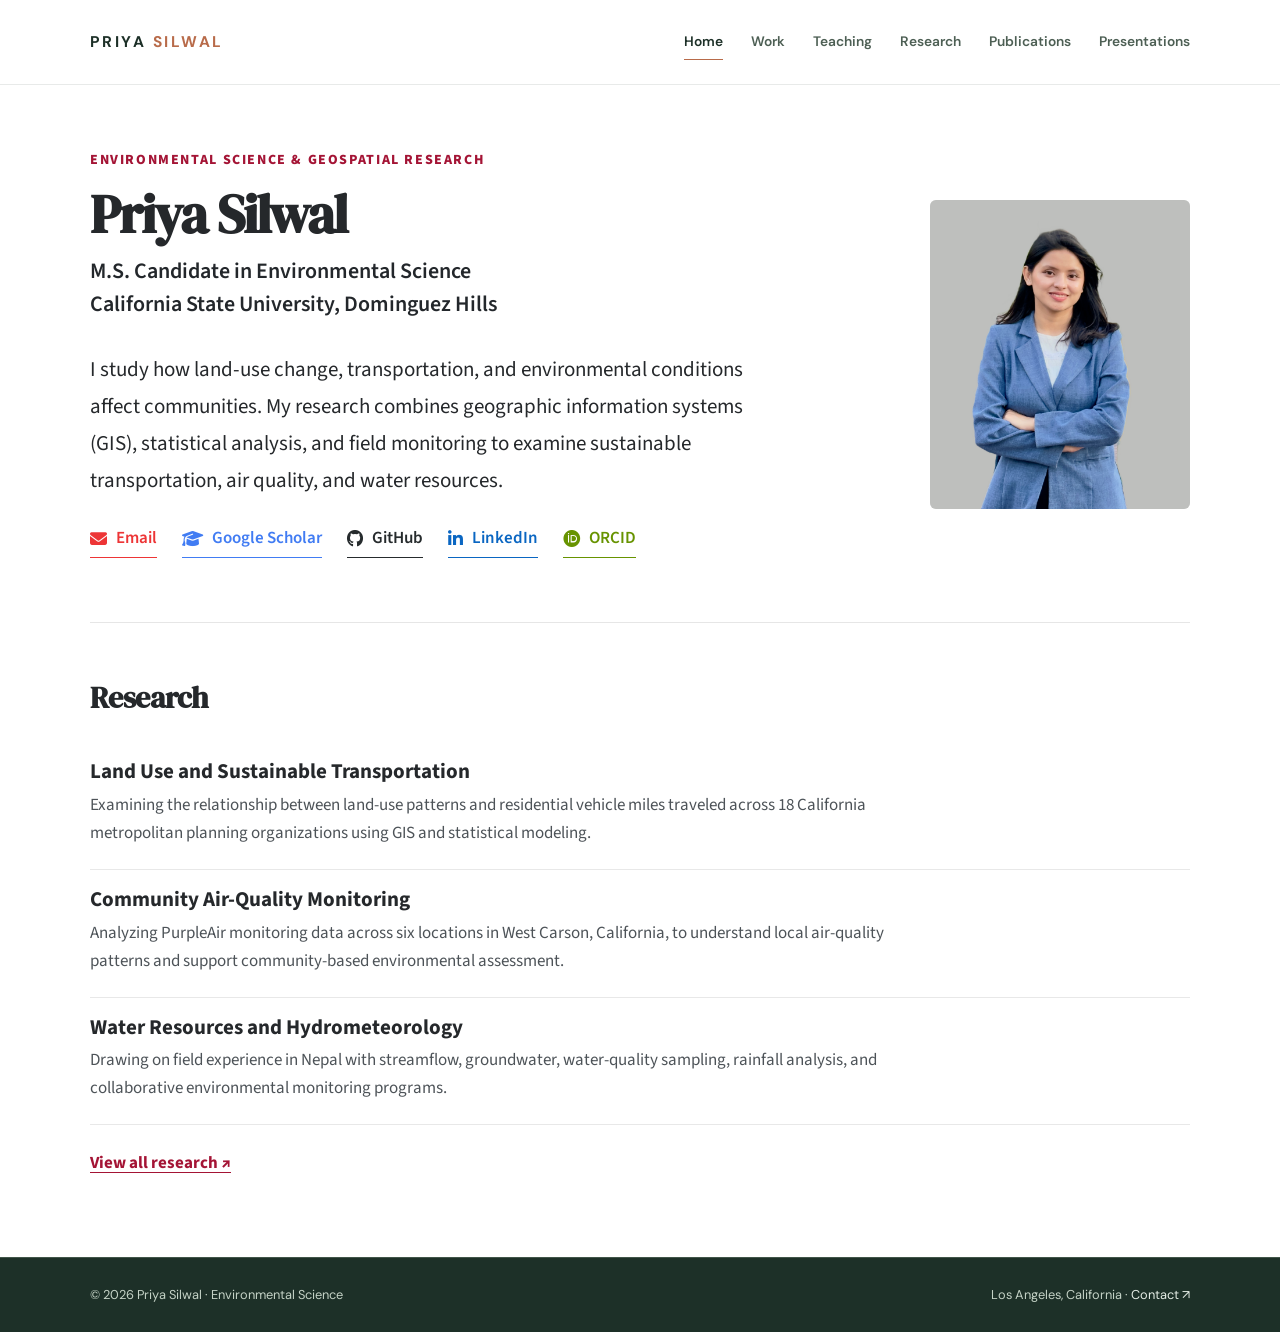
==== commit df2f950f: "Update index.html" ====
--- a/index.html
+++ b/index.html
@@ -320,14 +320,17 @@
 
        
 <!-- PROFILE HEADSHOT -->
+
 <div class="profile-intro__photo">
     <img
-        src="images/priya_headshot.png"
+        src="/images/priya_headshot.png?v=2"
         alt="Portrait of Priya Silwal"
         width="260"
         height="350"
+        style="display: block; width: 260px; height: auto;"
     >
 </div>
+
 
       </div>
     </section>
